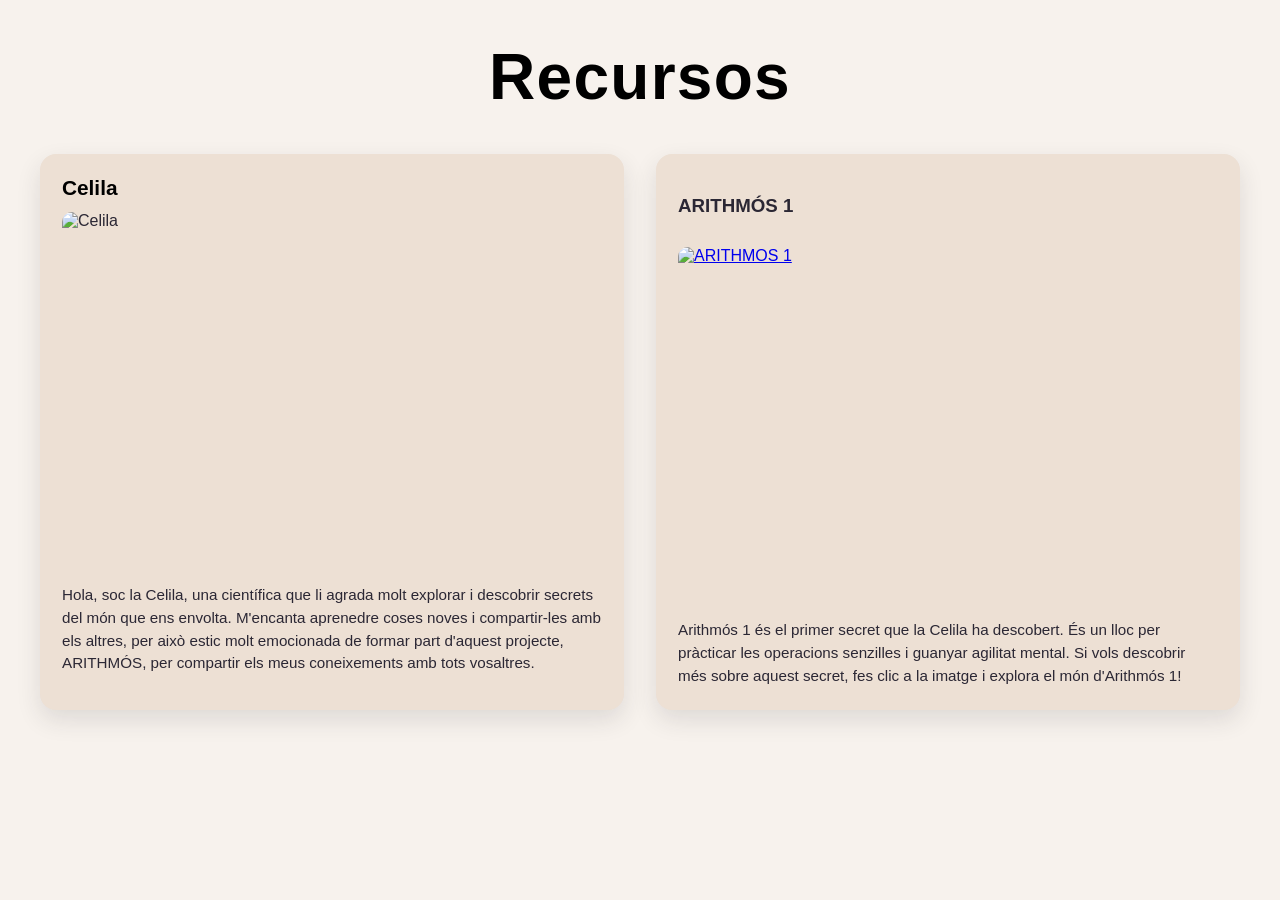
==== index.html @ 08043b91 "Add files via upload" ====
<!DOCTYPE html>
<html lang="es">
<head>
  <meta charset="UTF-8" />
  <meta name="viewport" content="width=device-width, initial-scale=1.0" />
  <title>UNIVERS ARITHMÓS</title>
  <link rel="stylesheet" href="style.css" />
</head>
<body>

  <h1 class="main-title">Recursos</h1>

  <main class="gallery">

<!-- FITXA DE PERSONATGE -->
    <div class="card">
      <h3 class="card-title">Celila</h3>
      <img
        src="img/imatge-personatge.png"
        alt="Celila"
        class="card-image"
        loading="lazy"
      />
      <p class="card-description">
        Hola, soc la Celila, una científica que li agrada molt explorar i descobrir secrets del món que ens envolta. M'encanta aprenedre coses noves i compartir-les amb els altres, per això estic molt emocionada de formar part d'aquest projecte, ARITHMÓS, per compartir els meus coneixements amb tots vosaltres.
      </p>
    </div>

    <div class="card">
      <h3 class="ARITHMOS 1">ARITHMÓS 1</h3>
      <a href="https://arithmos13.netlify.app/" target="_blank" rel="noopener noreferrer">
        <img
          src="/.netlify/images?url=/img/space-voyager.png&w=600&h=400&fit=cover&fm=webp"
          alt="ARITHMOS 1"
          class="card-image"
          loading="lazy"
        />
      </a>
      <p class="card-description">
        Arithmós 1 és el primer secret que la Celila ha descobert. És un lloc per pràcticar les operacions senzilles i guanyar agilitat mental. Si vols descobrir més sobre aquest secret, fes clic a la imatge i explora el món d'Arithmós 1!
      </p>
    </div>
    <!-- END COPY -->

  </main>

</body>
</html>
---- style.css ----
:root {
  --bg-color: #f7f2ed;
  --card-bg: #ede0d4;
  --title-color: #000000;
  --text-color: #2b2734;
  --accent-color: #EDF2F7;
  --shadow-color: rgba(43, 39, 52, 0.12);
}

* {
  box-sizing: border-box;
}

body {
  margin: 0;
  padding: 2.5rem 2.5rem 4rem;
  background-color: var(--bg-color);
  font-family: 'Helvetica', Arial, sans-serif;
  color: var(--text-color);
}

.main-title {
  text-align: center;
  font-size: clamp(3.5rem, 6vw, 4rem);
  font-weight: 800;
  color: var(--title-color);
  margin: 0 0 2.5rem;
  letter-spacing: 0.02em;
}

.gallery {
  display: grid;
  grid-template-columns: repeat(auto-fit, minmax(280px, 1fr));
  gap: 2rem;
  max-width: 1200px;
  margin: 0 auto;
}

.card {
  background-color: var(--card-bg);
  border-radius: 16px;
  box-shadow: 0 10px 25px var(--shadow-color);
  padding: 1.25rem;
  display: flex;
  flex-direction: column;
  gap: 0.75rem;
  transition: transform 0.25s ease, box-shadow 0.25s ease, border-color 0.25s ease;
  border: 2px solid transparent;
}

.card:hover {
  transform: translateY(-6px) scale(1.02);
  box-shadow: 0 18px 35px var(--shadow-color);
  border-color: var(--accent-color);
}

.card-title {
  margin: 0;
  font-size: 1.3rem;
  font-weight: 700;
  color: var(--title-color);
}

.card-image {
  display: block;
  width: 100%;
  aspect-ratio: 3 / 2;
  object-fit: cover;
  border-radius: 10px;
}

.card-description {
  margin: 0;
  font-size: 0.95rem;
  line-height: 1.5;
  color: var(--text-color);
}
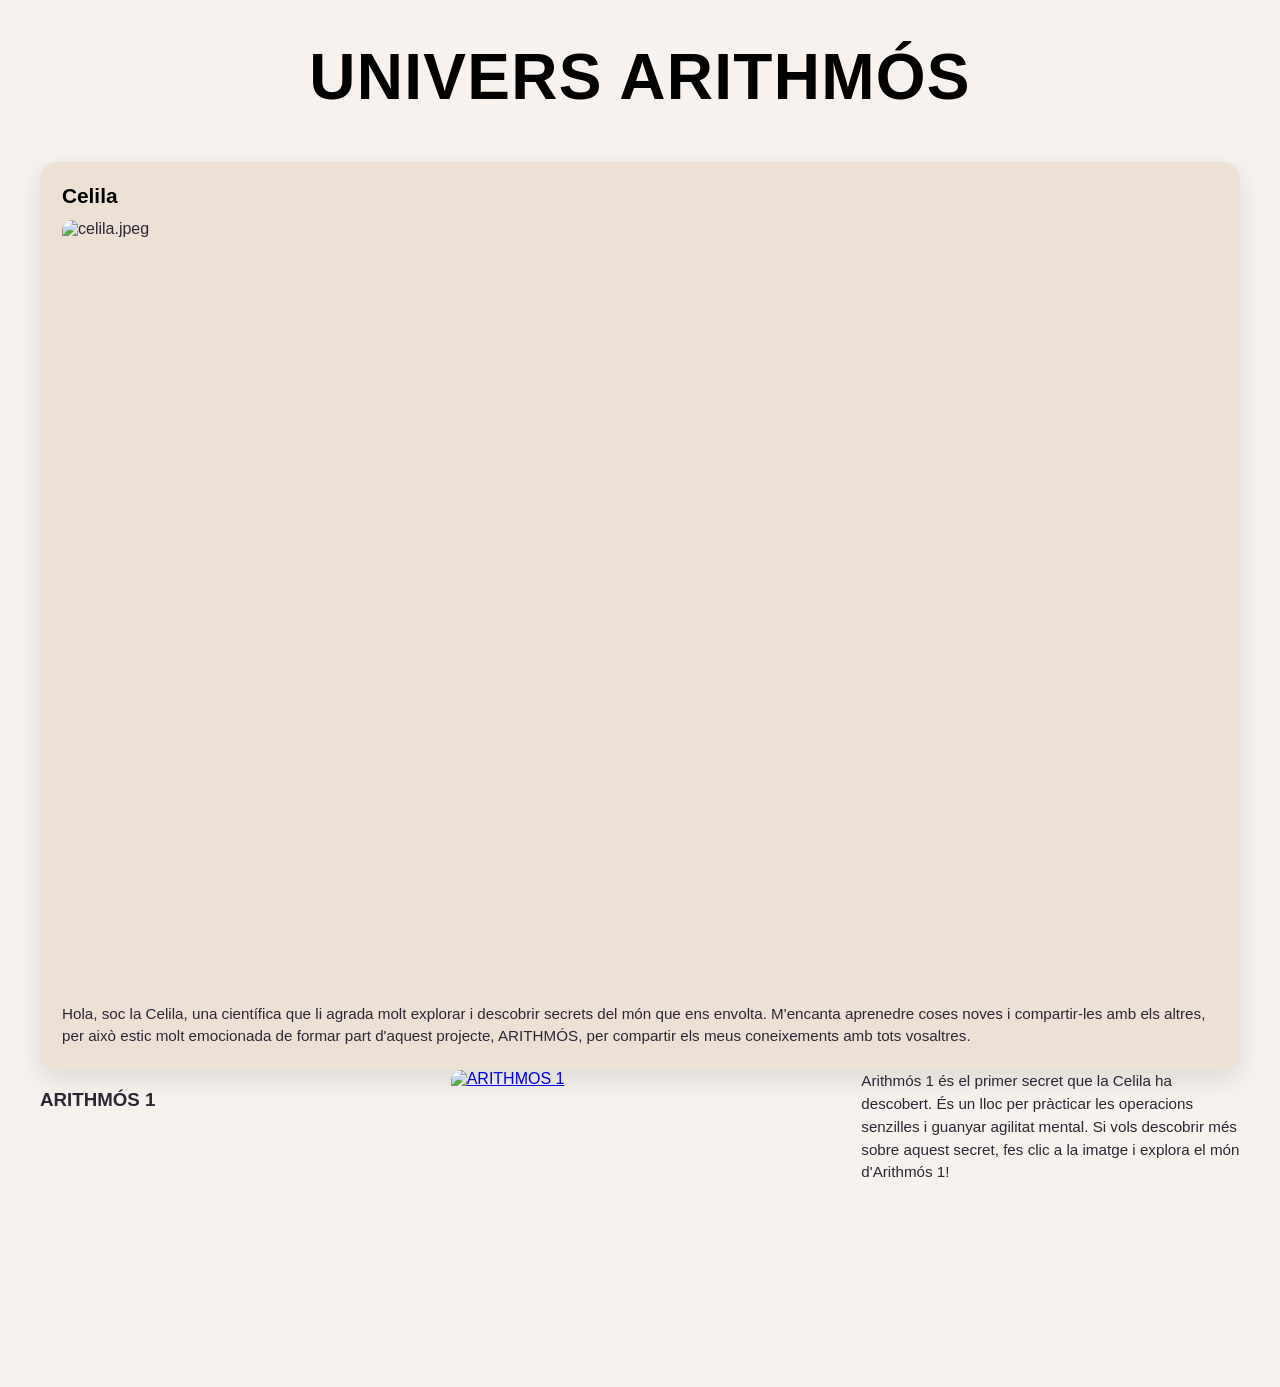
==== commit 36c55ffe: "Add files via upload" ====
--- a/index.html
+++ b/index.html
@@ -8,16 +8,15 @@
 </head>
 <body>
 
-  <h1 class="main-title">Recursos</h1>
-
-  <main class="gallery">
+  <h1 class="main-title">UNIVERS ARITHMÓS</h1>
 
 <!-- FITXA DE PERSONATGE -->
-    <div class="card">
-      <h3 class="card-title">Celila</h3>
-      <img
+    <section STYLE="MAX-WIDTH: 800PX; margin: 0 auto 3rem; padding: 0 1.5rem;"></section>
+      <div class="card">
+        <h3 class="card-title">Celila</h3>
+        <img
         src="img/imatge-personatge.png"
-        alt="Celila"
+        alt="celila.jpeg"
         class="card-image"
         loading="lazy"
       />
@@ -25,8 +24,8 @@
         Hola, soc la Celila, una científica que li agrada molt explorar i descobrir secrets del món que ens envolta. M'encanta aprenedre coses noves i compartir-les amb els altres, per això estic molt emocionada de formar part d'aquest projecte, ARITHMÓS, per compartir els meus coneixements amb tots vosaltres.
       </p>
     </div>
-
-    <div class="card">
+ <main class = "gallery-container">
+    <div class="gallery">
       <h3 class="ARITHMOS 1">ARITHMÓS 1</h3>
       <a href="https://arithmos13.netlify.app/" target="_blank" rel="noopener noreferrer">
         <img
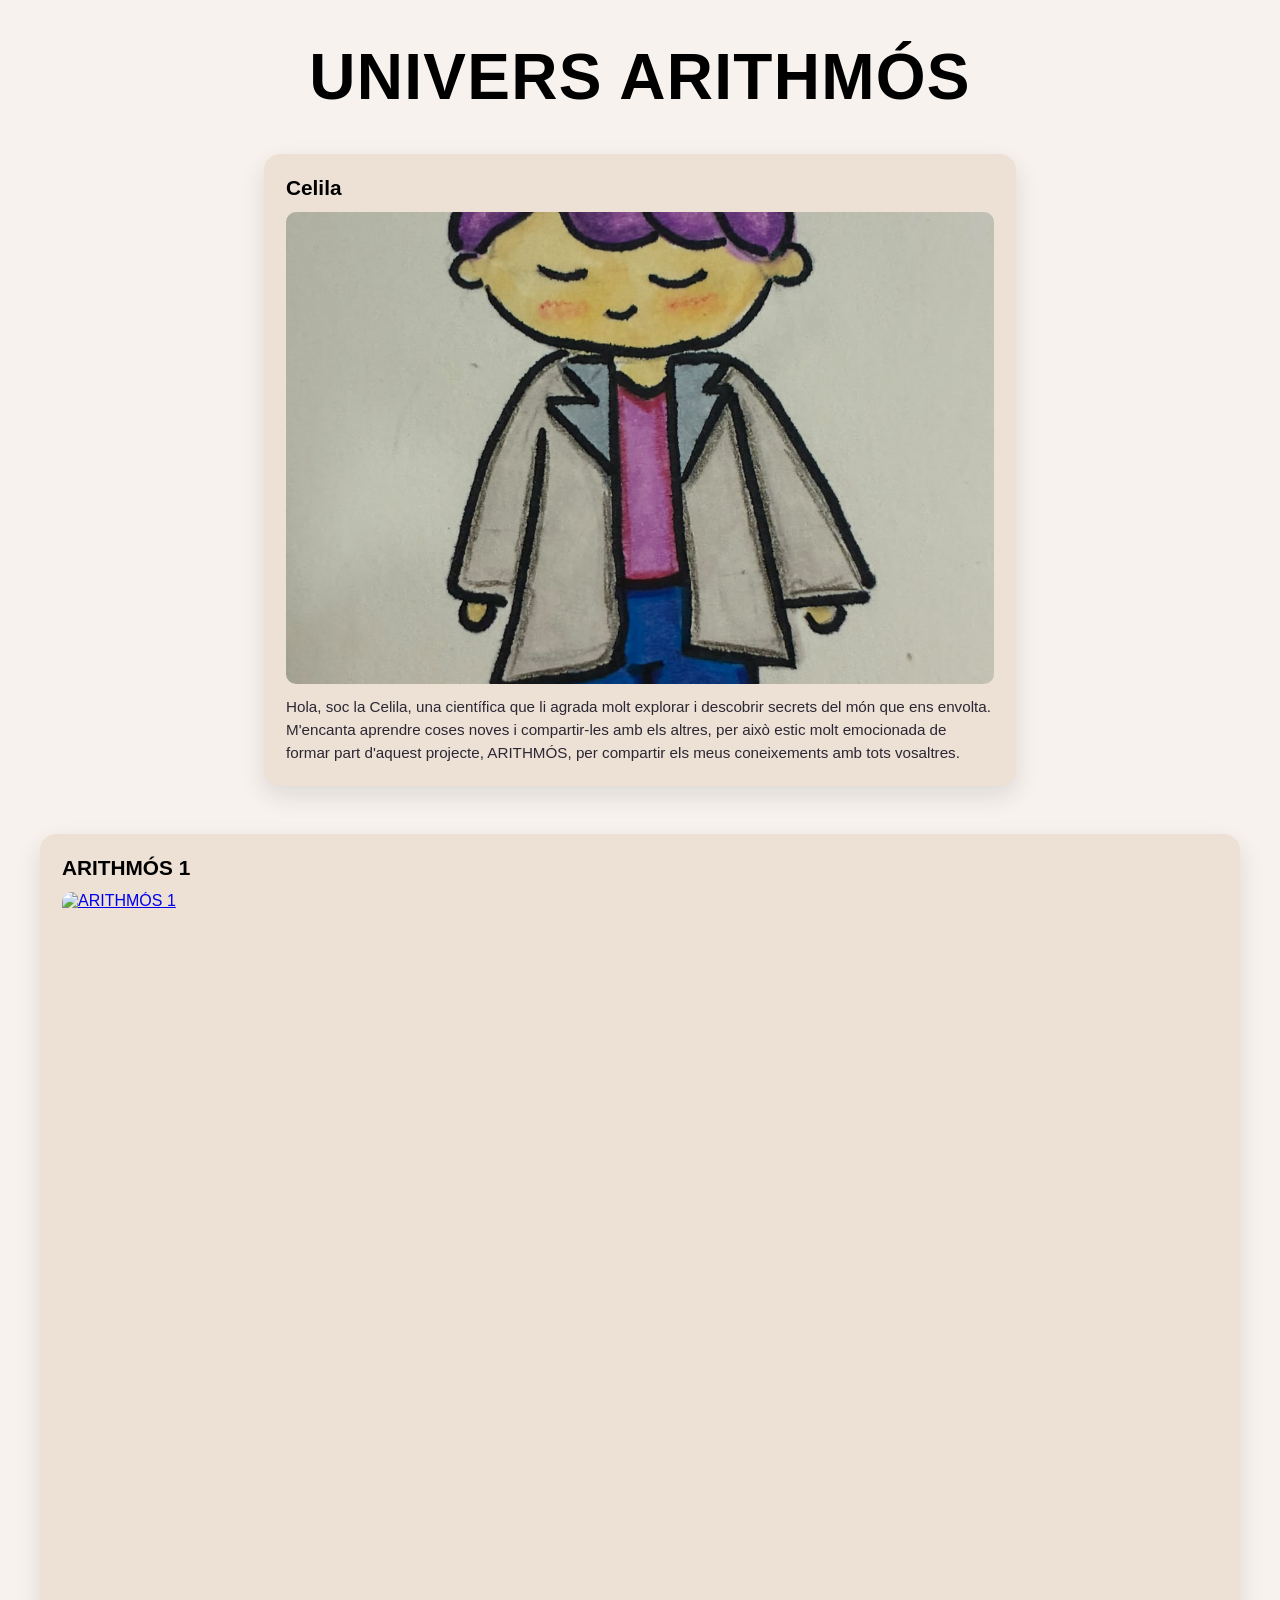
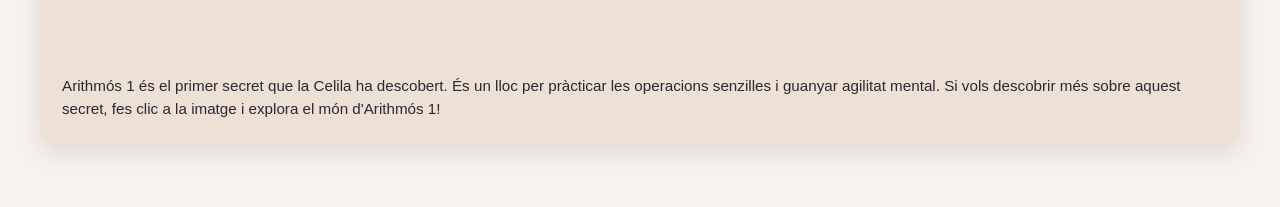
==== commit 8f6909cc: "Add files via upload" ====
--- a/index.html
+++ b/index.html
@@ -10,27 +10,31 @@
 
   <h1 class="main-title">UNIVERS ARITHMÓS</h1>
 
-<!-- FITXA DE PERSONATGE -->
-    <section STYLE="MAX-WIDTH: 800PX; margin: 0 auto 3rem; padding: 0 1.5rem;"></section>
-      <div class="card">
-        <h3 class="card-title">Celila</h3>
-        <img
-        src="img/imatge-personatge.png"
-        alt="celila.jpeg"
+  <!-- FITXA DE PERSONATGE (Centrada i més gran) -->
+  <section style="max-width: 800px; margin: 0 auto 3rem; padding: 0 1.5rem;">
+    <div class="card">
+      <h3 class="card-title">Celila</h3>
+      <img
+        src="img/celila.jpeg"
+        alt="Celila"
         class="card-image"
         loading="lazy"
       />
       <p class="card-description">
-        Hola, soc la Celila, una científica que li agrada molt explorar i descobrir secrets del món que ens envolta. M'encanta aprenedre coses noves i compartir-les amb els altres, per això estic molt emocionada de formar part d'aquest projecte, ARITHMÓS, per compartir els meus coneixements amb tots vosaltres.
+        Hola, soc la Celila, una científica que li agrada molt explorar i descobrir secrets del món que ens envolta. M'encanta aprendre coses noves i compartir-les amb els altres, per això estic molt emocionada de formar part d'aquest projecte, ARITHMÓS, per compartir els meus coneixements amb tots vosaltres.
       </p>
     </div>
- <main class = "gallery-container">
-    <div class="gallery">
-      <h3 class="ARITHMOS 1">ARITHMÓS 1</h3>
+  </section>
+
+  <!-- SECCIÓ DELS JOCS -->
+  <main class="gallery">
+    
+    <div class="card">
+      <h3 class="card-title">ARITHMÓS 1</h3>
       <a href="https://arithmos13.netlify.app/" target="_blank" rel="noopener noreferrer">
         <img
-          src="/.netlify/images?url=/img/space-voyager.png&w=600&h=400&fit=cover&fm=webp"
-          alt="ARITHMOS 1"
+          src="img/arithmos.png"
+          alt="ARITHMÓS 1"
           class="card-image"
           loading="lazy"
         />
@@ -39,7 +43,6 @@
         Arithmós 1 és el primer secret que la Celila ha descobert. És un lloc per pràcticar les operacions senzilles i guanyar agilitat mental. Si vols descobrir més sobre aquest secret, fes clic a la imatge i explora el món d'Arithmós 1!
       </p>
     </div>
-    <!-- END COPY -->
 
   </main>
 
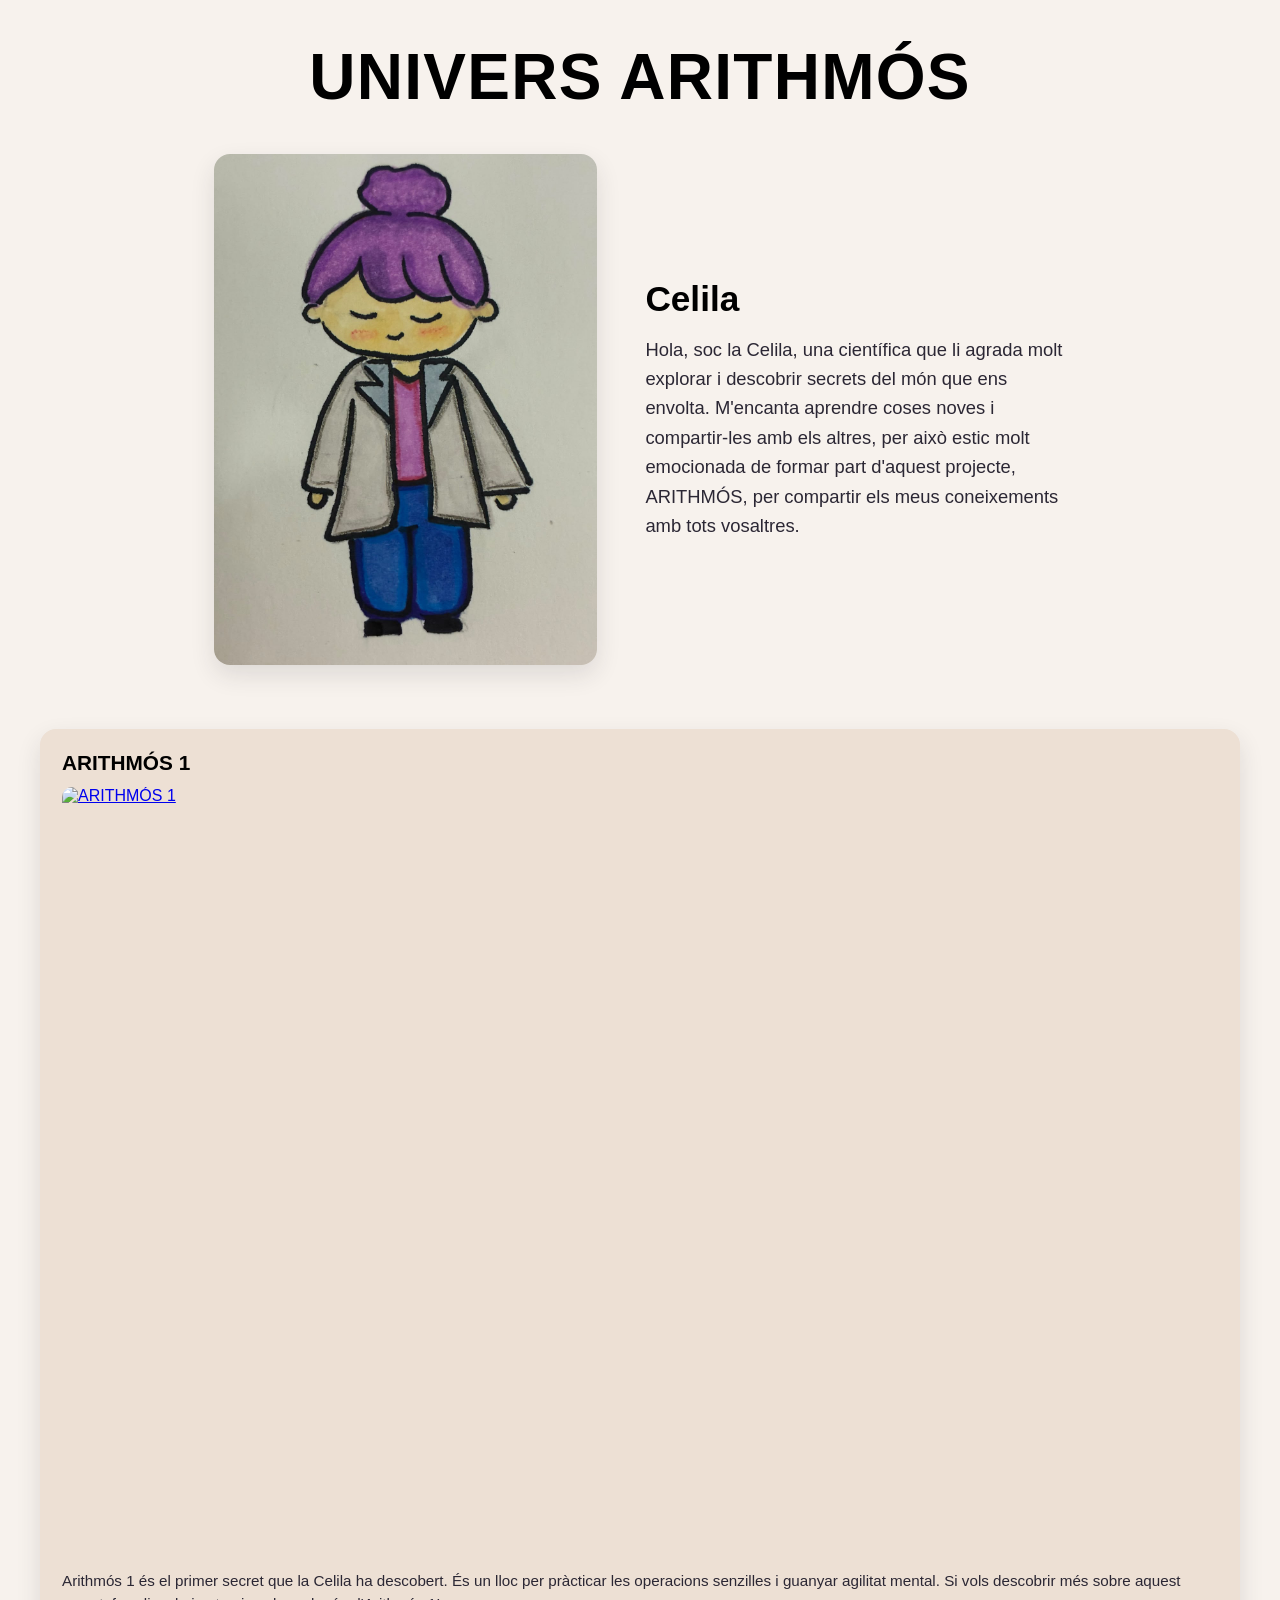
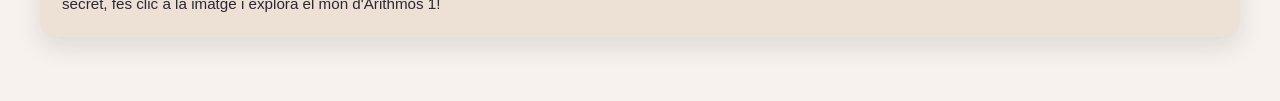
==== commit 5af729ec: "Add files via upload" ====
--- a/index.html
+++ b/index.html
@@ -10,17 +10,17 @@
 
   <h1 class="main-title">UNIVERS ARITHMÓS</h1>
 
-  <!-- FITXA DE PERSONATGE (Centrada i més gran) -->
-  <section style="max-width: 800px; margin: 0 auto 3rem; padding: 0 1.5rem;">
-    <div class="card">
-      <h3 class="card-title">Celila</h3>
-      <img
-        src="img/celila.jpeg"
-        alt="Celila"
-        class="card-image"
-        loading="lazy"
-      />
-      <p class="card-description">
+<!-- FITXA DE PERSONATGE (Imatge al costat del text, sense fons de fitxa) -->
+  <section class="character-profile">
+    <img
+      src="img/celila.jpeg"
+      alt="Celila"
+      class="character-image"
+      loading="lazy"
+    />
+    <div class="character-info">
+      <h3 class="character-title">Celila</h3>
+      <p class="character-description">
         Hola, soc la Celila, una científica que li agrada molt explorar i descobrir secrets del món que ens envolta. M'encanta aprendre coses noves i compartir-les amb els altres, per això estic molt emocionada de formar part d'aquest projecte, ARITHMÓS, per compartir els meus coneixements amb tots vosaltres.
       </p>
     </div>
--- a/style.css
+++ b/style.css
@@ -75,3 +75,50 @@
   line-height: 1.5;
   color: var(--text-color);
 }
+/* --- ESTILS DEL PERSONATGE --- */
+.character-profile {
+  display: flex;
+  align-items: center;
+  gap: 3rem;
+  max-width: 900px;
+  margin: 0 auto 4rem;
+  padding: 0 1.5rem;
+}
+
+.character-image {
+  width: 45%;
+  border-radius: 16px;
+  object-fit: cover;
+  box-shadow: 0 10px 25px var(--shadow-color);
+}
+
+.character-info {
+  width: 55%;
+}
+
+.character-title {
+  font-size: 2.2rem;
+  color: var(--title-color);
+  margin: 0 0 1rem 0;
+}
+
+.character-description {
+  font-size: 1.15rem;
+  line-height: 1.6;
+  color: var(--text-color);
+  margin: 0;
+}
+
+/* Adaptació per a pantalles de mòbil */
+@media (max-width: 768px) {
+  .character-profile {
+    flex-direction: column;
+    text-align: center;
+    gap: 1.5rem;
+  }
+  
+  .character-image, 
+  .character-info {
+    width: 100%;
+  }
+}
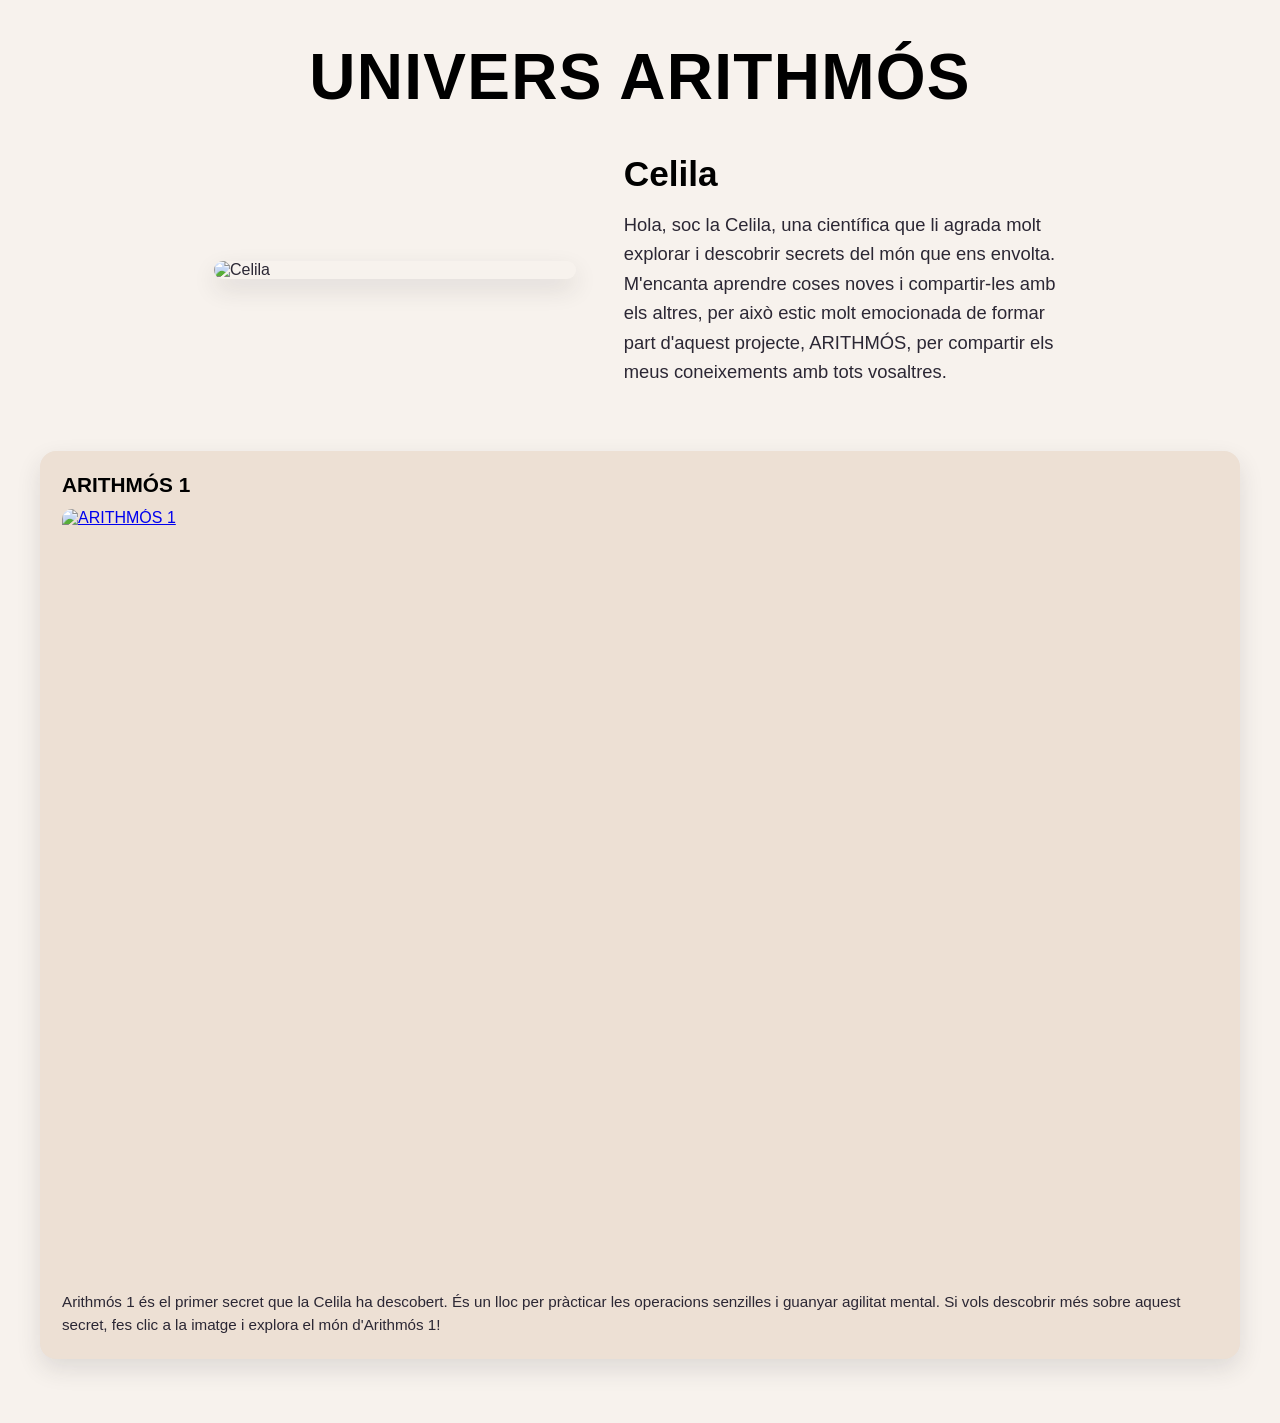
==== commit 35c5a946: "Add files via upload" ====
--- a/index.html
+++ b/index.html
@@ -13,7 +13,7 @@
 <!-- FITXA DE PERSONATGE (Imatge al costat del text, sense fons de fitxa) -->
   <section class="character-profile">
     <img
-      src="img/celila.jpeg"
+      src="img/celila.png"
       alt="Celila"
       class="character-image"
       loading="lazy"
@@ -33,7 +33,7 @@
       <h3 class="card-title">ARITHMÓS 1</h3>
       <a href="https://arithmos13.netlify.app/" target="_blank" rel="noopener noreferrer">
         <img
-          src="img/arithmos.png"
+          src="img/arithmós I.png"
           alt="ARITHMÓS 1"
           class="card-image"
           loading="lazy"
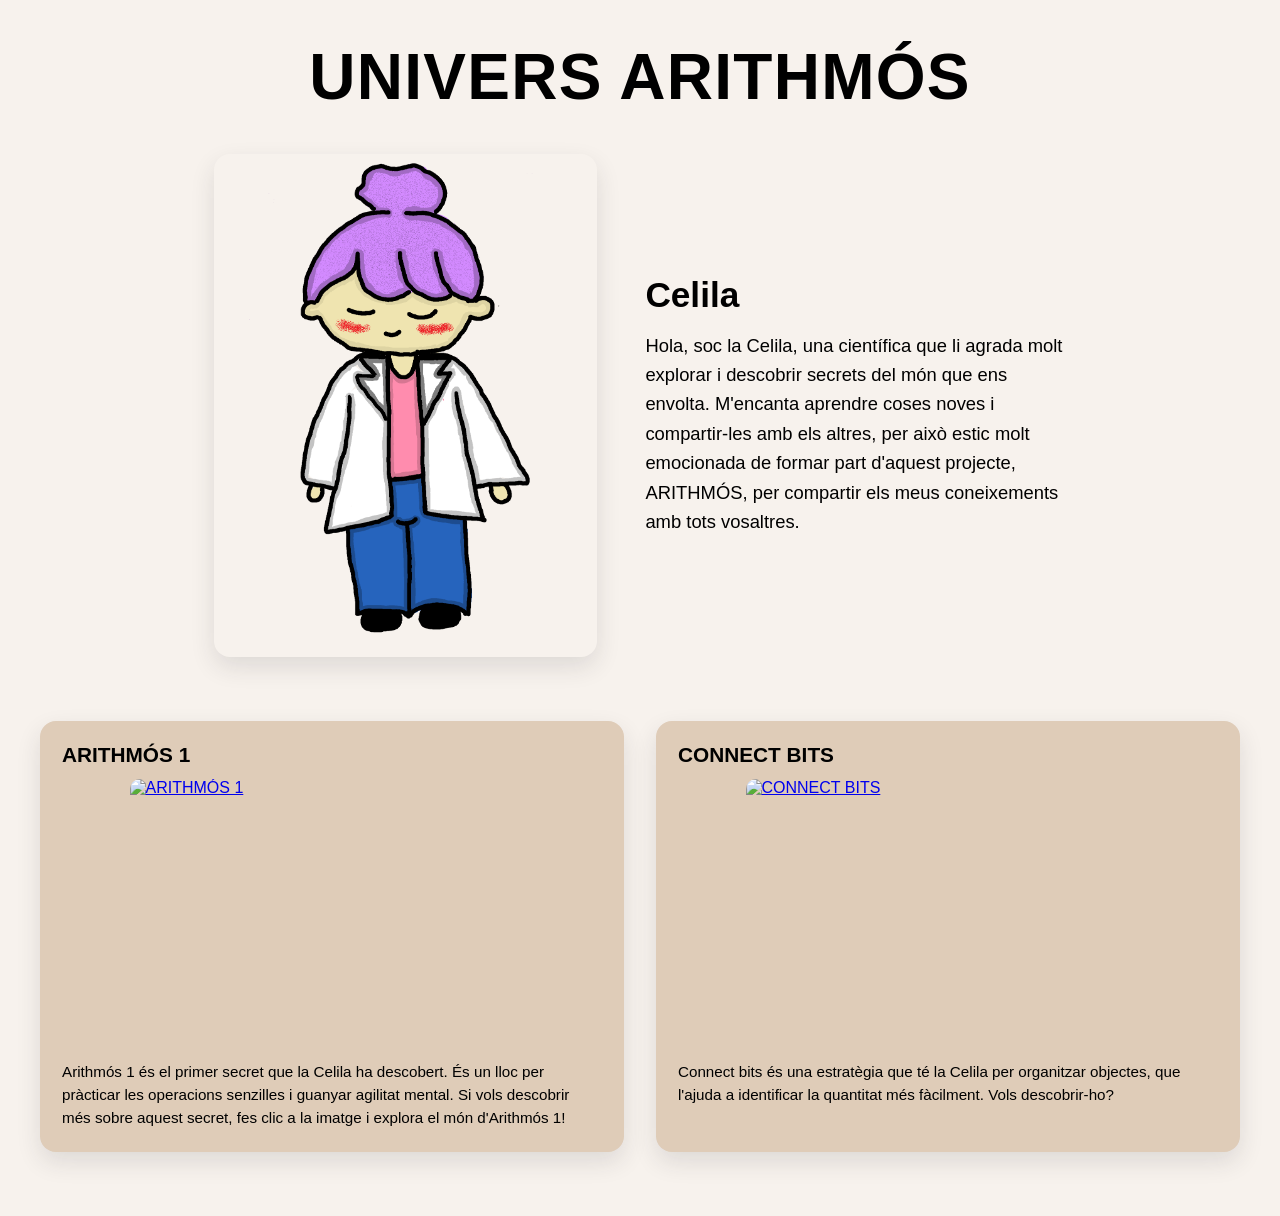
==== commit f29802d0: "Add files via upload" ====
--- a/index.html
+++ b/index.html
@@ -1,50 +1,67 @@
-<!DOCTYPE html>
-<html lang="es">
-<head>
-  <meta charset="UTF-8" />
-  <meta name="viewport" content="width=device-width, initial-scale=1.0" />
-  <title>UNIVERS ARITHMÓS</title>
-  <link rel="stylesheet" href="style.css" />
-</head>
-<body>
-
-  <h1 class="main-title">UNIVERS ARITHMÓS</h1>
-
-<!-- FITXA DE PERSONATGE (Imatge al costat del text, sense fons de fitxa) -->
-  <section class="character-profile">
-    <img
-      src="img/celila.png"
-      alt="Celila"
-      class="character-image"
-      loading="lazy"
-    />
-    <div class="character-info">
-      <h3 class="character-title">Celila</h3>
-      <p class="character-description">
-        Hola, soc la Celila, una científica que li agrada molt explorar i descobrir secrets del món que ens envolta. M'encanta aprendre coses noves i compartir-les amb els altres, per això estic molt emocionada de formar part d'aquest projecte, ARITHMÓS, per compartir els meus coneixements amb tots vosaltres.
-      </p>
-    </div>
-  </section>
-
-  <!-- SECCIÓ DELS JOCS -->
-  <main class="gallery">
-    
-    <div class="card">
-      <h3 class="card-title">ARITHMÓS 1</h3>
-      <a href="https://arithmos13.netlify.app/" target="_blank" rel="noopener noreferrer">
-        <img
-          src="img/arithmós I.png"
-          alt="ARITHMÓS 1"
-          class="card-image"
-          loading="lazy"
-        />
-      </a>
-      <p class="card-description">
-        Arithmós 1 és el primer secret que la Celila ha descobert. És un lloc per pràcticar les operacions senzilles i guanyar agilitat mental. Si vols descobrir més sobre aquest secret, fes clic a la imatge i explora el món d'Arithmós 1!
-      </p>
-    </div>
-
-  </main>
-
-</body>
-</html>
+<!DOCTYPE html>
+<html lang="ca">
+<head>
+  <meta charset="UTF-8" />
+  <meta name="viewport" content="width=device-width, initial-scale=1.0" />
+  <title>UNIVERS ARITHMÓS</title>
+  <link rel="stylesheet" href="style.css" />
+</head>
+<body>
+
+  <h1 class="main-title">UNIVERS ARITHMÓS</h1>
+
+  <!-- FITXA DE PERSONATGE -->
+  <section class="character-profile">
+    <img
+      src="img/celila.png"
+      alt="Celila"
+      class="character-image"
+      loading="lazy"
+    />
+    <div class="character-info">
+      <h3 class="character-title">Celila</h3>
+      <p class="character-description">
+        Hola, soc la Celila, una científica que li agrada molt explorar i descobrir secrets del món que ens envolta. M'encanta aprendre coses noves i compartir-les amb els altres, per això estic molt emocionada de formar part d'aquest projecte, ARITHMÓS, per compartir els meus coneixements amb tots vosaltres.
+      </p>
+    </div>
+  </section>
+
+  <!-- SECCIÓ DELS JOCS (Tots dins d'un únic main) -->
+  <main class="gallery">
+    
+    <!-- Joc 1 -->
+    <div class="card">
+      <h3 class="card-title">ARITHMÓS 1</h3>
+      <a href="https://arithmos1.netlify.app" target="_blank" rel="noopener noreferrer">
+        <img
+          src="img/arithmós I.png"
+          alt="ARITHMÓS 1"
+          class="card-image"
+          loading="lazy"
+        />
+      </a>
+      <p class="card-description">
+        Arithmós 1 és el primer secret que la Celila ha descobert. És un lloc per pràcticar les operacions senzilles i guanyar agilitat mental. Si vols descobrir més sobre aquest secret, fes clic a la imatge i explora el món d'Arithmós 1!
+      </p>
+    </div>
+
+    <!-- Joc 2 -->
+    <div class="card">
+      <h3 class="card-title">CONNECT BITS</h3>
+      <a href="https://connectbits.netlify.app" target="_blank" rel="noopener noreferrer">
+        <img
+          src="img/connectabits.png"
+          alt="CONNECT BITS"
+          class="card-image"
+          loading="lazy"
+        />
+      </a>
+      <p class="card-description">
+        Connect bits és una estratègia que té la Celila per organitzar objectes, que l'ajuda a identificar la quantitat més fàcilment. Vols descobrir-ho?
+      </p>
+    </div>
+
+  </main>
+
+</body>
+</html>
--- a/style.css
+++ b/style.css
@@ -1,8 +1,8 @@
 :root {
   --bg-color: #f7f2ed;
-  --card-bg: #ede0d4;
+  --card-bg: #dfccb8;
   --title-color: #000000;
-  --text-color: #2b2734;
+  --text-color: #000000;
   --accent-color: #EDF2F7;
   --shadow-color: rgba(43, 39, 52, 0.12);
 }
@@ -30,7 +30,7 @@
 
 .gallery {
   display: grid;
-  grid-template-columns: repeat(auto-fit, minmax(280px, 1fr));
+  grid-template-columns: repeat(auto-fit, minmax(220px, 1fr)); /* Redueix aquest número */
   gap: 2rem;
   max-width: 1200px;
   margin: 0 auto;
@@ -63,7 +63,8 @@
 
 .card-image {
   display: block;
-  width: 100%;
+  width: 75%; /* Abans estava al 100%. Pots canviar-ho a 60% o 80% segons t'agradi */
+  margin: 0 auto; /* Aquesta línia nova centra la imatge dins la fitxa */
   aspect-ratio: 3 / 2;
   object-fit: cover;
   border-radius: 10px;
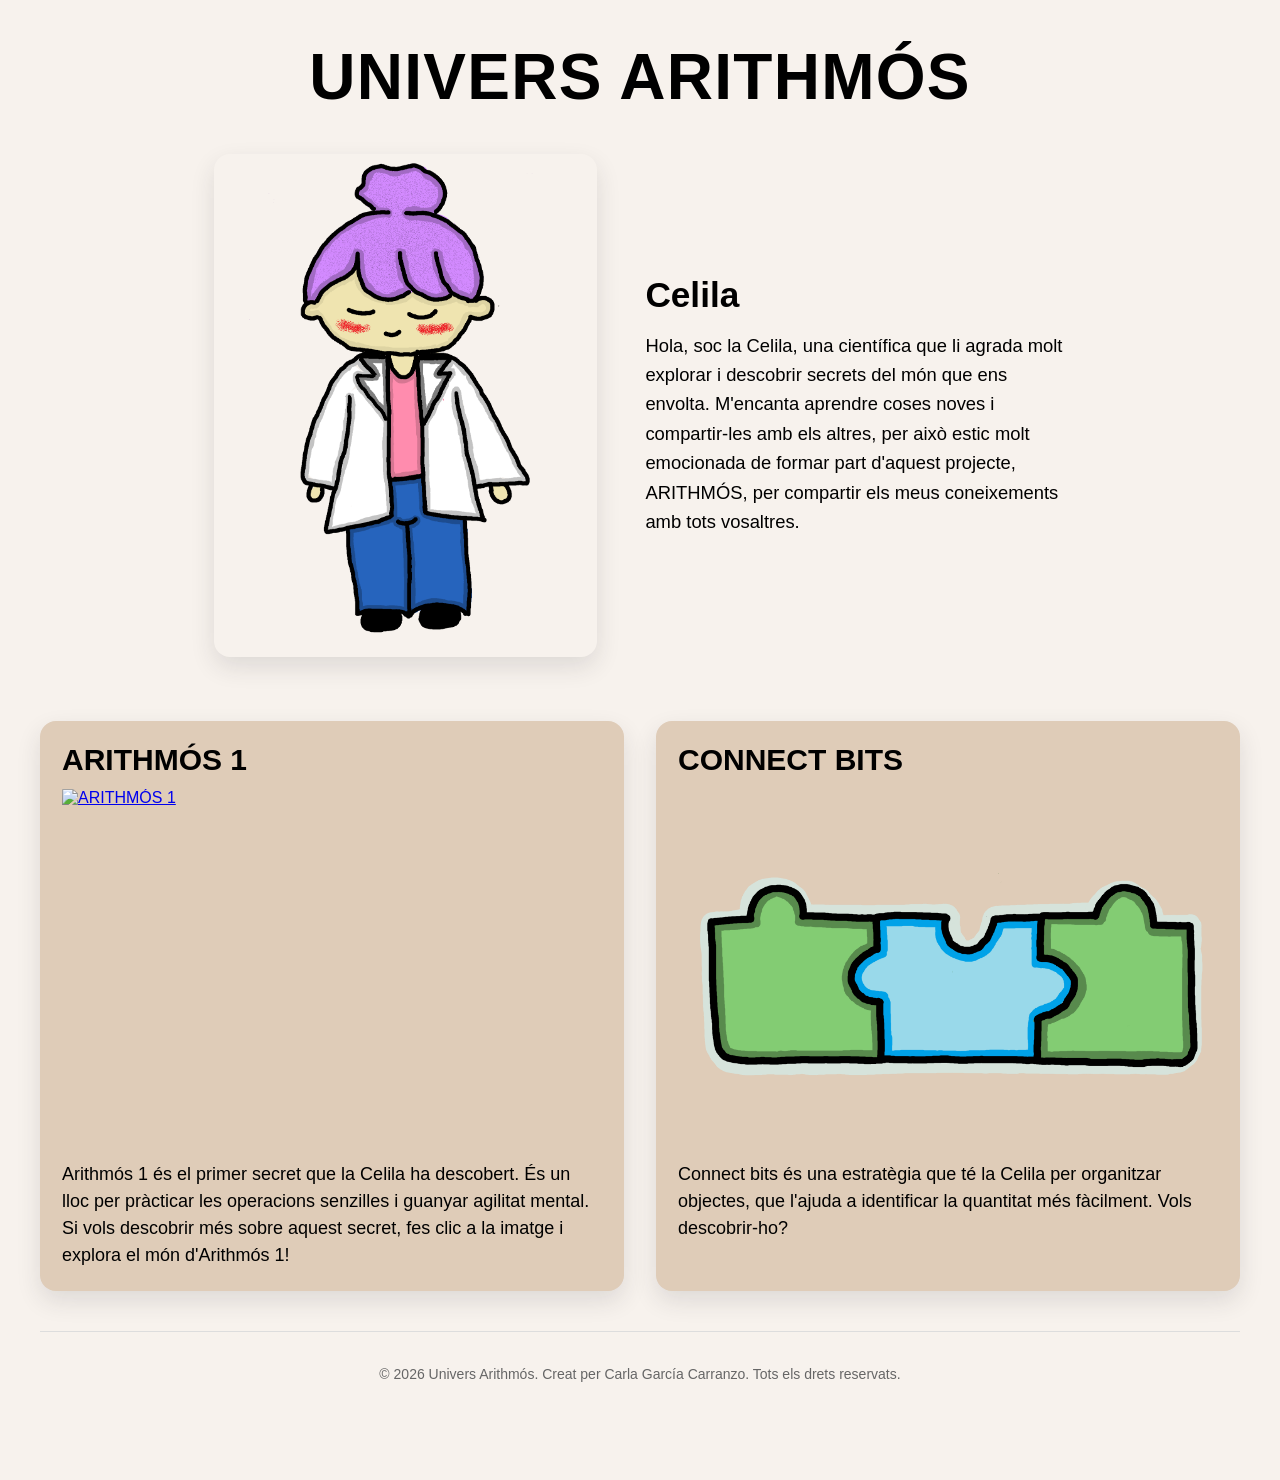
==== commit 4098b762: "Add files via upload" ====
--- a/index.html
+++ b/index.html
@@ -63,5 +63,10 @@
 
   </main>
 
+  <!-- PEU DE PÀGINA (AUTORIA I COPYRIGHT) -->
+  <footer class="site-footer">
+    <p>&copy; 2026 Univers Arithmós. Creat per Carla García Carranzo. Tots els drets reservats.</p>
+  </footer>
+
 </body>
 </html>
--- a/style.css
+++ b/style.css
@@ -56,23 +56,23 @@
 
 .card-title {
   margin: 0;
-  font-size: 1.3rem;
+  font-size: 30px;
   font-weight: 700;
   color: var(--title-color);
 }
 
 .card-image {
   display: block;
-  width: 75%; /* Abans estava al 100%. Pots canviar-ho a 60% o 80% segons t'agradi */
+  width: 100%; /* Abans estava al 100%. Pots canviar-ho a 60% o 80% segons t'agradi */
   margin: 0 auto; /* Aquesta línia nova centra la imatge dins la fitxa */
   aspect-ratio: 3 / 2;
-  object-fit: cover;
-  border-radius: 10px;
+  object-fit: contain;
+  border-radius: 1px;
 }
 
 .card-description {
   margin: 0;
-  font-size: 0.95rem;
+  font-size: 18px;
   line-height: 1.5;
   color: var(--text-color);
 }
@@ -122,4 +122,12 @@
   .character-info {
     width: 100%;
   }
+}
+.site-footer {
+  text-align: center;
+  padding: 20px;
+  margin-top: 40px;
+  color: #666;
+  font-size: 14px;
+  border-top: 1px solid #ddd;
 }
